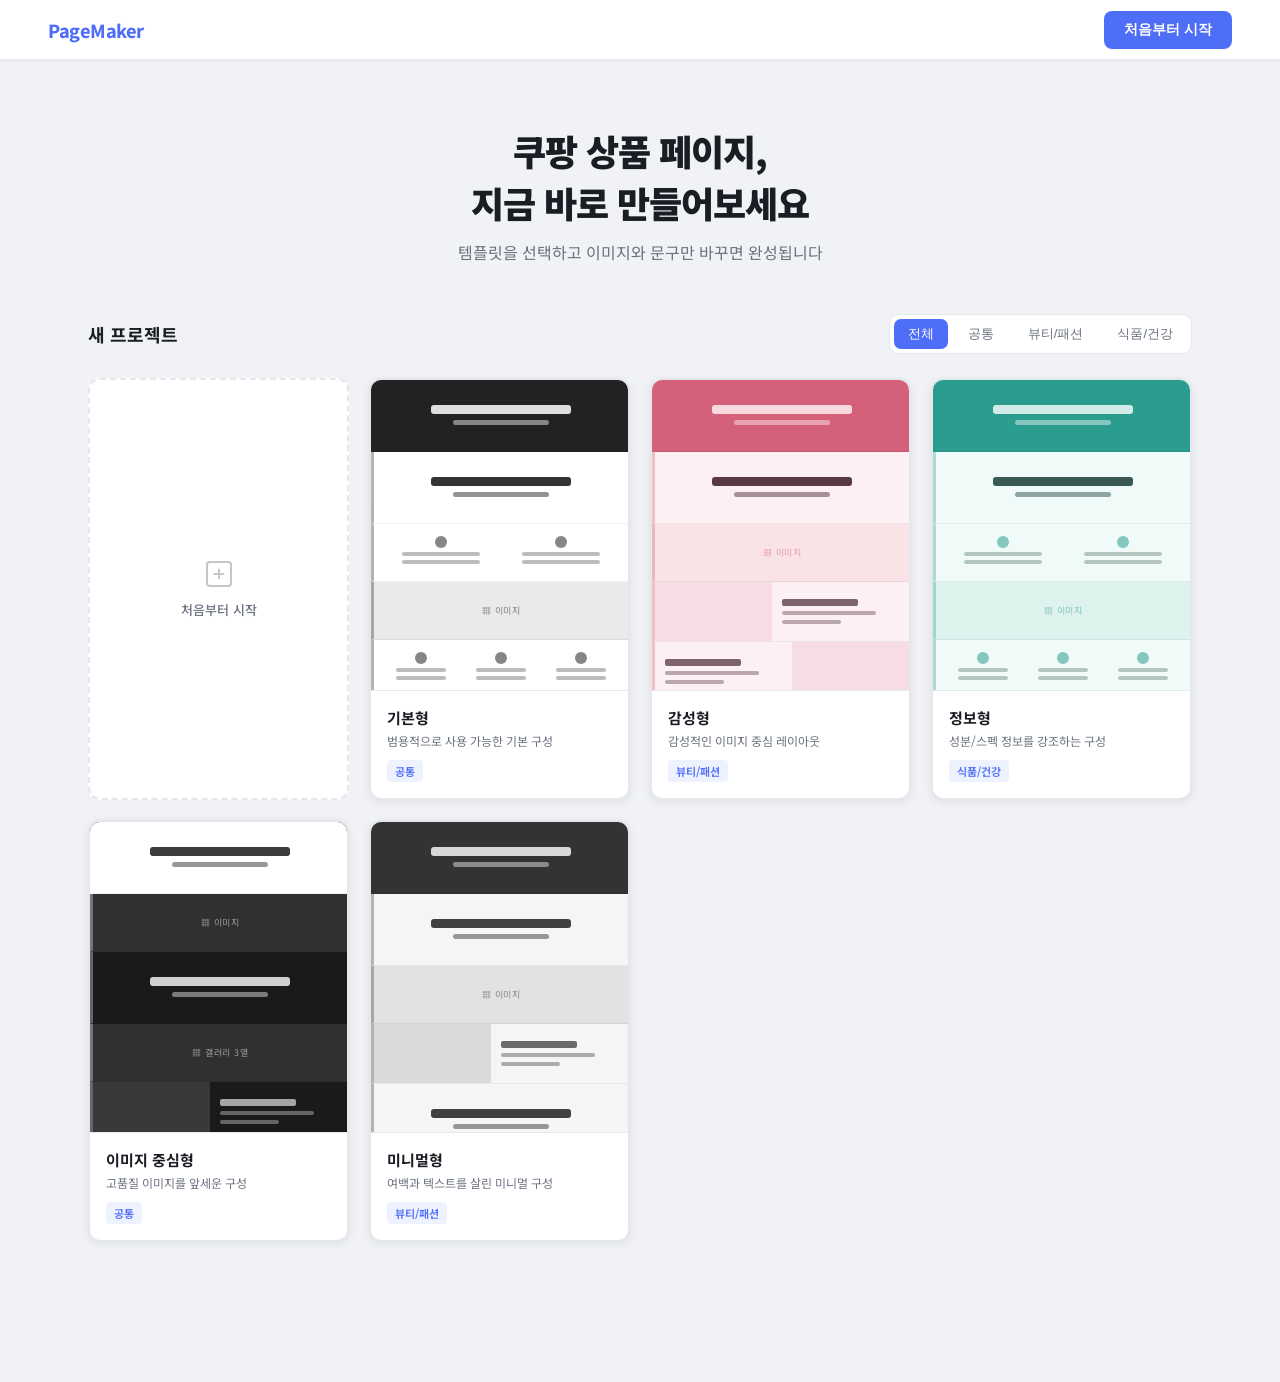
==== index.html @ e3892034 "Initial commit" ====
<!DOCTYPE html>
<html lang="ko">
<head>
  <meta charset="UTF-8" />
  <meta name="viewport" content="width=device-width, initial-scale=1.0" />
  <title>상품 페이지 메이커</title>
  <link rel="preconnect" href="https://fonts.googleapis.com" />
  <link rel="preconnect" href="https://fonts.gstatic.com" crossorigin />
  <link href="https://fonts.googleapis.com/css2?family=Noto+Sans+KR:wght@400;500;700;900&display=swap" rel="stylesheet" />
  <link rel="stylesheet" href="css/gallery.css" />
</head>
<body>

  <!-- 헤더 -->
  <header class="header">
    <div class="logo">PageMaker</div>
    <div class="header-right">
      <button class="btn-primary" onclick="startBlank()">처음부터 시작</button>
    </div>
  </header>

  <!-- 히어로 (프로젝트 없을 때만 표시) -->
  <div class="hero" id="hero-section">
    <h1 class="hero-title">쿠팡 상품 페이지,<br/>지금 바로 만들어보세요</h1>
    <p class="hero-sub">템플릿을 선택하고 이미지와 문구만 바꾸면 완성됩니다</p>
  </div>

  <!-- 내 프로젝트 섹션 (저장된 프로젝트 있을 때만 표시) -->
  <div class="section" id="projects-section" style="display:none">
    <div class="section-header">
      <h2 class="section-title">내 프로젝트</h2>
    </div>
    <div class="project-grid" id="project-grid"></div>
  </div>

  <div class="section">

    <!-- 새 프로젝트 -->
    <div class="section-header">
      <h2 class="section-title">새 프로젝트</h2>
      <div class="filter-tabs" id="filter-tabs">
        <button class="filter-tab active" data-filter="전체">전체</button>
        <button class="filter-tab" data-filter="공통">공통</button>
        <button class="filter-tab" data-filter="뷰티/패션">뷰티/패션</button>
        <button class="filter-tab" data-filter="식품/건강">식품/건강</button>
      </div>
    </div>

    <div class="template-grid" id="template-grid">
      <!-- JS로 렌더링 -->
    </div>

  </div>

  <script src="data/templates.js"></script>
  <script src="js/themes.js"></script>
  <script src="js/project-db.js"></script>
  <script>
    // ===== 템플릿 그리드 렌더링 =====
    function renderTemplates(filter) {
      const grid = document.getElementById('template-grid');
      grid.innerHTML = '';

      // 처음부터 시작 카드
      const blank = document.createElement('div');
      blank.className = 'blank-card';
      blank.innerHTML = `
        <svg width="32" height="32" viewBox="0 0 24 24" fill="none" stroke="currentColor" stroke-width="1.5">
          <rect x="3" y="3" width="18" height="18" rx="2"/>
          <path d="M12 8v8M8 12h8"/>
        </svg>
        <span>처음부터 시작</span>
      `;
      blank.addEventListener('click', startBlank);
      grid.appendChild(blank);

      // 필터링
      const filtered = filter === '전체'
        ? window.Templates
        : window.Templates.filter(t => t.category === filter || t.category.includes(filter.split('/')[0]));

      filtered.forEach(tpl => {
        const card = document.createElement('div');
        card.className = 'template-card';
        card.dataset.id = tpl.id;

        card.innerHTML = `
          <div class="template-preview"></div>
          <div class="template-card-body">
            <div class="template-card-name">${tpl.name}</div>
            <div class="template-card-desc">${tpl.desc}</div>
            <span class="template-card-tag">${tpl.category}</span>
          </div>
        `;

        // 미리보기 렌더링
        renderPreview(card.querySelector('.template-preview'), tpl);

        // 카드 클릭 시 바로 에디터로
        card.addEventListener('click', () => goToEditor(tpl.id));

        grid.appendChild(card);
      });
    }

    // ===== 미리보기 렌더링 =====
    function renderPreview(container, tpl) {
      const theme = window.Themes.find(t => t.id === tpl.defaultTheme) || window.Themes[0];
      const c = theme.colors;
      container.style.background = c.bg;

      // 블록 ID 기반으로 미니 프리뷰 블록 생성
      const previewBlocks = tpl.blocks; // 전체 블록 표시
      previewBlocks.forEach(blockId => {
        container.appendChild(buildMiniBlock(blockId, c));
      });
    }

    function buildMiniBlock(blockId, c) {
      const div = document.createElement('div');
      div.className = 'preview-block';
      div.style.borderLeft = `3px solid ${c.accent}55`;

      if (blockId === 'b01-main-banner' || blockId === 'b12-brand-banner') {
        div.className += ' preview-banner';
        div.style.background = c.accent;
        div.innerHTML = `
          <div class="preview-banner-title" style="background:${c.bg}"></div>
          <div class="preview-banner-sub" style="background:${c.bg}"></div>
        `;
      } else if (blockId === 'b02-img-left') {
        div.className += ' preview-img-text';
        div.innerHTML = `
          <div class="preview-img-box" style="background:${c.accent}22"></div>
          <div class="preview-text-box">
            <div class="preview-line title" style="background:${c.text}"></div>
            <div class="preview-line long" style="background:${c.text}"></div>
            <div class="preview-line short" style="background:${c.text}"></div>
          </div>
        `;
      } else if (blockId === 'b03-img-right') {
        div.className += ' preview-img-text';
        div.innerHTML = `
          <div class="preview-text-box">
            <div class="preview-line title" style="background:${c.text}"></div>
            <div class="preview-line long" style="background:${c.text}"></div>
            <div class="preview-line short" style="background:${c.text}"></div>
          </div>
          <div class="preview-img-box" style="background:${c.accent}22"></div>
        `;
      } else if (blockId === 'b05-feature-3col') {
        div.className += ' preview-cols';
        div.innerHTML = [0,1,2].map(() => `
          <div class="preview-col">
            <div class="preview-dot" style="background:${c.accent}"></div>
            <div class="preview-col-line" style="background:${c.text}"></div>
            <div class="preview-col-line" style="background:${c.text}"></div>
          </div>
        `).join('');
      } else if (blockId === 'b04-feature-2col') {
        div.className += ' preview-cols';
        div.innerHTML = [0,1].map(() => `
          <div class="preview-col">
            <div class="preview-dot" style="background:${c.accent}"></div>
            <div class="preview-col-line" style="background:${c.text}"></div>
            <div class="preview-col-line" style="background:${c.text}"></div>
          </div>
        `).join('');
      } else if (blockId === 'b06-full-image' || blockId === 'b08-gallery-2col' || blockId === 'b09-gallery-3col') {
        div.className += ' preview-full-img';
        div.style.background = c.accent + '18';
        div.style.color = c.accent + '88';
        div.innerHTML = `<span style="font-size:9px;letter-spacing:0.5px">${blockId === 'b08-gallery-2col' ? '▦ 갤러리 2열' : blockId === 'b09-gallery-3col' ? '▦ 갤러리 3열' : '▦ 이미지'}</span>`;
      } else if (blockId === 'b07-spec-table') {
        div.className += ' preview-table';
        div.innerHTML = [0,1,2].map(() => `
          <div class="preview-table-row">
            <div class="preview-table-label" style="background:${c.accent}"></div>
            <div class="preview-table-val" style="background:${c.text}"></div>
          </div>
        `).join('');
      } else if (blockId === 'b10-text-center') {
        div.className += ' preview-banner';
        div.style.background = c.bg;
        div.innerHTML = `
          <div class="preview-banner-title" style="background:${c.text}"></div>
          <div class="preview-banner-sub" style="background:${c.text}"></div>
        `;
      } else if (blockId === 'b11-caution') {
        div.className += ' preview-table';
        div.innerHTML = [0,1].map(() => `
          <div class="preview-table-row">
            <div class="preview-table-label" style="background:#E9A80088;border-radius:2px"></div>
            <div class="preview-table-val" style="background:${c.text}33"></div>
          </div>
        `).join('');
      } else if (blockId === 'b13-how-to-use') {
        div.className += ' preview-cols';
        div.innerHTML = [0,1,2].map(() => `
          <div class="preview-col">
            <div class="preview-dot" style="background:${c.accent};border-radius:50%"></div>
            <div class="preview-col-line" style="background:${c.text}"></div>
            <div class="preview-col-line" style="background:${c.text}"></div>
          </div>
        `).join('');
      } else if (blockId === 'b14-review') {
        div.className += ' preview-cols';
        div.innerHTML = [0,1,2].map(() => `
          <div class="preview-col" style="background:#f8f9fa11;border-radius:3px;padding:2px">
            <div class="preview-col-line" style="background:${c.accent};width:40px"></div>
            <div class="preview-col-line" style="background:${c.text}"></div>
            <div class="preview-col-line short" style="background:${c.text}"></div>
          </div>
        `).join('');
      } else if (blockId === 'b15-cta') {
        div.className += ' preview-banner';
        div.style.background = c.bg;
        div.innerHTML = `
          <div class="preview-banner-title" style="background:${c.accent};width:36px;height:3px;margin-bottom:5px"></div>
          <div class="preview-banner-title" style="background:${c.text}"></div>
          <div class="preview-banner-sub" style="background:${c.text}44"></div>
        `;
      } else {
        div.className += ' preview-banner';
        div.style.background = c.bg;
        div.innerHTML = `<div class="preview-banner-title" style="background:${c.text}22"></div>`;
      }

      return div;
    }

    // ===== 에디터로 이동 =====
    function goToEditor(templateId) {
      const theme = window.Templates.find(t => t.id === templateId)?.defaultTheme || '';
      window.location.href = `editor.html?template=${templateId}&theme=${theme}`;
    }

    function startBlank() {
      window.location.href = 'editor.html?new=1';
    }

    // ===== 필터 탭 =====
    document.getElementById('filter-tabs').addEventListener('click', (e) => {
      const btn = e.target.closest('.filter-tab');
      if (!btn) return;
      document.querySelectorAll('.filter-tab').forEach(b => b.classList.remove('active'));
      btn.classList.add('active');
      renderTemplates(btn.dataset.filter);
    });

    // ===== 프로젝트 섹션 렌더링 =====
    function renderProjects(projects) {
      const section = document.getElementById('projects-section');
      const grid = document.getElementById('project-grid');
      const hero = document.getElementById('hero-section');
      if (!projects.length) {
        section.style.display = 'none';
        hero.style.display = '';
        return;
      }
      section.style.display = '';
      hero.style.display = 'none';
      grid.innerHTML = '';

      projects.forEach(proj => {
        const card = document.createElement('div');
        card.className = 'project-card';

        const savedDate = proj.savedAt
          ? new Date(proj.savedAt).toLocaleDateString('ko-KR', { month: 'short', day: 'numeric', hour: '2-digit', minute: '2-digit' })
          : '';

        card.innerHTML = `
          <div class="project-thumb" id="pthumb-${proj.id}"></div>
          <div class="project-card-body">
            <div class="project-name">${proj.name}</div>
            <div class="project-date">${savedDate}</div>
          </div>
          <button class="project-delete" title="삭제" data-id="${proj.id}">
            <svg width="14" height="14" viewBox="0 0 24 24" fill="none" stroke="currentColor" stroke-width="2"><path d="M18 6L6 18M6 6l12 12"/></svg>
          </button>
        `;

        // 썸네일: 이미지 있으면 표시, 없으면 테마 배경색
        const thumbEl = card.querySelector(`#pthumb-${proj.id}`);
        const theme = window.Themes.find(t => t.id === proj.themeId) || window.Themes[0];
        thumbEl.style.background = theme.colors.bg;
        if (proj.thumbnail) {
          const img = document.createElement('img');
          img.src = proj.thumbnail;
          img.alt = proj.name;
          thumbEl.appendChild(img);
        }

        // 카드 클릭 → 에디터 열기
        card.addEventListener('click', (e) => {
          if (e.target.closest('.project-delete')) return;
          window.location.href = `editor.html?project=${proj.id}`;
        });

        // 삭제 버튼
        card.querySelector('.project-delete').addEventListener('click', (e) => {
          e.stopPropagation();
          if (!confirm(`"${proj.name}" 프로젝트를 삭제할까요?`)) return;
          ProjectDB.delete(proj.id).then(() => loadProjects());
        });

        grid.appendChild(card);
      });
    }

    function loadProjects() {
      ProjectDB.getAll().then(renderProjects).catch(() => {});
    }

    // ===== 초기 렌더링 =====
    renderTemplates('전체');
    loadProjects();
  </script>
</body>
</html>
---- css/gallery.css ----
/* ===== 리셋 & 기본 ===== */
*, *::before, *::after { box-sizing: border-box; margin: 0; padding: 0; }

:root {
  --bg: #f0f2f5;
  --panel-bg: #ffffff;
  --border: #e4e7ec;
  --text: #1a1d23;
  --text-sub: #6b7280;
  --primary: #4f6ef7;
  --primary-hover: #3b5bdb;
  --radius: 12px;
  --shadow: 0 2px 8px rgba(0,0,0,0.08);
  --shadow-hover: 0 8px 24px rgba(0,0,0,0.12);
}

body {
  font-family: 'Noto Sans KR', sans-serif;
  font-size: 14px;
  color: var(--text);
  background: var(--bg);
  min-height: 100vh;
}

/* ===== 헤더 ===== */
.header {
  background: var(--panel-bg);
  border-bottom: 1px solid var(--border);
  padding: 0 48px;
  height: 60px;
  display: flex;
  align-items: center;
  justify-content: space-between;
  position: sticky;
  top: 0;
  z-index: 100;
  box-shadow: 0 1px 3px rgba(0,0,0,0.06);
}

.logo {
  font-size: 18px;
  font-weight: 800;
  color: var(--primary);
  letter-spacing: -0.5px;
}

.header-right {
  display: flex;
  align-items: center;
  gap: 12px;
}

/* ===== 히어로 영역 ===== */
.hero {
  text-align: center;
  padding: 64px 48px 48px;
}

.hero-title {
  font-size: 36px;
  font-weight: 900;
  color: var(--text);
  margin-bottom: 12px;
  letter-spacing: -1px;
}

.hero-sub {
  font-size: 16px;
  color: var(--text-sub);
  line-height: 1.6;
}

/* ===== 필터 & 섹션 ===== */
.section {
  max-width: 1200px;
  margin: 0 auto;
  padding: 0 48px 80px;
}

.section-header {
  display: flex;
  align-items: center;
  justify-content: space-between;
  margin-bottom: 24px;
}

.section-title {
  font-size: 18px;
  font-weight: 700;
}

.filter-tabs {
  display: flex;
  gap: 6px;
  background: var(--panel-bg);
  border: 1px solid var(--border);
  border-radius: 10px;
  padding: 4px;
}

.filter-tab {
  padding: 6px 14px;
  border: none;
  background: none;
  border-radius: 7px;
  font-size: 13px;
  font-weight: 500;
  color: var(--text-sub);
  cursor: pointer;
  transition: all 0.15s;
}

.filter-tab.active {
  background: var(--primary);
  color: #fff;
}

/* ===== 템플릿 그리드 ===== */
.template-grid {
  display: grid;
  grid-template-columns: repeat(auto-fill, minmax(220px, 1fr));
  gap: 20px;
  margin-bottom: 60px;
}

.template-card {
  background: var(--panel-bg);
  border: 2px solid var(--border);
  border-radius: var(--radius);
  overflow: hidden;
  cursor: pointer;
  transition: all 0.2s;
  box-shadow: var(--shadow);
}

.template-card:hover {
  border-color: var(--primary);
  box-shadow: var(--shadow-hover);
  transform: translateY(-3px);
}

.template-preview {
  height: 310px;
  overflow: hidden;
  position: relative;
  background: #f8f9fa;
  display: flex;
  flex-direction: column;
}

/* 템플릿 미니 프리뷰 (CSS로 구성) */
.preview-block {
  width: 100%;
  position: relative;
  flex-shrink: 0;
  border-bottom: 1.5px solid rgba(0,0,0,0.06);
}

/* 블록 구분용 좌측 accent 바는 JS에서 border-left 인라인으로 처리 */

.preview-banner {
  height: 72px;
  display: flex;
  flex-direction: column;
  align-items: center;
  justify-content: center;
  gap: 6px;
}
.preview-banner-title {
  width: 55%;
  height: 9px;
  border-radius: 3px;
  opacity: 0.85;
}
.preview-banner-sub {
  width: 38%;
  height: 5px;
  border-radius: 3px;
  opacity: 0.45;
}

.preview-img-text {
  display: flex;
  height: 60px;
}
.preview-img-box {
  flex: 1;
  background: rgba(0,0,0,0.12);
}
.preview-text-box {
  flex: 1;
  padding: 8px 10px;
  display: flex;
  flex-direction: column;
  gap: 5px;
  justify-content: center;
}
.preview-line {
  height: 4px;
  border-radius: 2px;
  opacity: 0.35;
}
.preview-line.short { width: 50%; }
.preview-line.long { width: 80%; }
.preview-line.title { height: 7px; opacity: 0.65; width: 65%; }

.preview-cols {
  display: flex;
  height: 58px;
  padding: 8px 10px;
  gap: 6px;
}
.preview-col {
  flex: 1;
  display: flex;
  flex-direction: column;
  align-items: center;
  gap: 4px;
  padding-top: 4px;
}
.preview-dot {
  width: 12px;
  height: 12px;
  border-radius: 50%;
  opacity: 0.55;
}
.preview-col-line {
  width: 68%;
  height: 4px;
  border-radius: 2px;
  opacity: 0.28;
}

.preview-full-img {
  height: 58px;
  background: rgba(0,0,0,0.10);
  display: flex;
  align-items: center;
  justify-content: center;
  font-size: 9px;
  letter-spacing: 0.3px;
}

.preview-table {
  padding: 6px 10px;
  height: 52px;
  display: flex;
  flex-direction: column;
  gap: 4px;
  justify-content: center;
}
.preview-table-row {
  display: flex;
  gap: 4px;
  height: 9px;
}
.preview-table-label {
  width: 28%;
  border-radius: 2px;
  opacity: 0.38;
}
.preview-table-val {
  width: 55%;
  border-radius: 2px;
  opacity: 0.18;
}

.template-card-body {
  padding: 16px;
  border-top: 1px solid var(--border);
}

.template-card-name {
  font-size: 15px;
  font-weight: 700;
  margin-bottom: 4px;
}

.template-card-desc {
  font-size: 12px;
  color: var(--text-sub);
  margin-bottom: 10px;
  line-height: 1.5;
}

.template-card-tag {
  display: inline-block;
  padding: 3px 8px;
  background: #eef2ff;
  color: var(--primary);
  border-radius: 4px;
  font-size: 11px;
  font-weight: 600;
}

/* ===== 처음부터 시작 ===== */
.blank-card {
  background: var(--panel-bg);
  border: 2px dashed var(--border);
  border-radius: var(--radius);
  display: flex;
  flex-direction: column;
  align-items: center;
  justify-content: center;
  gap: 10px;
  min-height: 400px;
  padding: 40px 20px;
  cursor: pointer;
  transition: all 0.2s;
  color: var(--text-sub);
  font-size: 13px;
  font-weight: 500;
}
.blank-card:hover {
  border-color: var(--primary);
  color: var(--primary);
  background: #f8f9ff;
}
.blank-card svg { opacity: 0.4; transition: opacity 0.2s; }
.blank-card:hover svg { opacity: 0.8; }

/* ===== 내 프로젝트 ===== */
.project-grid {
  display: grid;
  grid-template-columns: repeat(auto-fill, minmax(200px, 1fr));
  gap: 16px;
}

.project-card {
  background: var(--panel-bg);
  border: 1.5px solid var(--border);
  border-radius: var(--radius);
  overflow: hidden;
  cursor: pointer;
  transition: all 0.2s;
  box-shadow: var(--shadow);
  position: relative;
}

.project-card:hover {
  border-color: var(--primary);
  box-shadow: var(--shadow-hover);
  transform: translateY(-2px);
}

.project-thumb {
  height: 130px;
  overflow: hidden;
  display: flex;
  flex-direction: column;
}

.project-card-body {
  padding: 10px 12px;
}

.project-name {
  font-size: 13px;
  font-weight: 600;
  color: var(--text);
  white-space: nowrap;
  overflow: hidden;
  text-overflow: ellipsis;
}

.project-date {
  font-size: 11px;
  color: var(--text-sub);
  margin-top: 3px;
}

.project-delete {
  position: absolute;
  top: 8px;
  right: 8px;
  width: 26px;
  height: 26px;
  background: rgba(0,0,0,0.45);
  border: none;
  border-radius: 50%;
  cursor: pointer;
  display: flex;
  align-items: center;
  justify-content: center;
  opacity: 0;
  transition: opacity 0.15s;
  color: #fff;
}

.project-card:hover .project-delete { opacity: 1; }
.project-delete:hover { background: rgba(220,38,38,0.85); }

/* ===== 버튼 ===== */
.btn-primary {
  padding: 10px 20px;
  background: var(--primary);
  color: #fff;
  border: none;
  border-radius: 8px;
  font-size: 14px;
  font-weight: 600;
  cursor: pointer;
  transition: background 0.15s;
}
.btn-primary:hover { background: var(--primary-hover); }
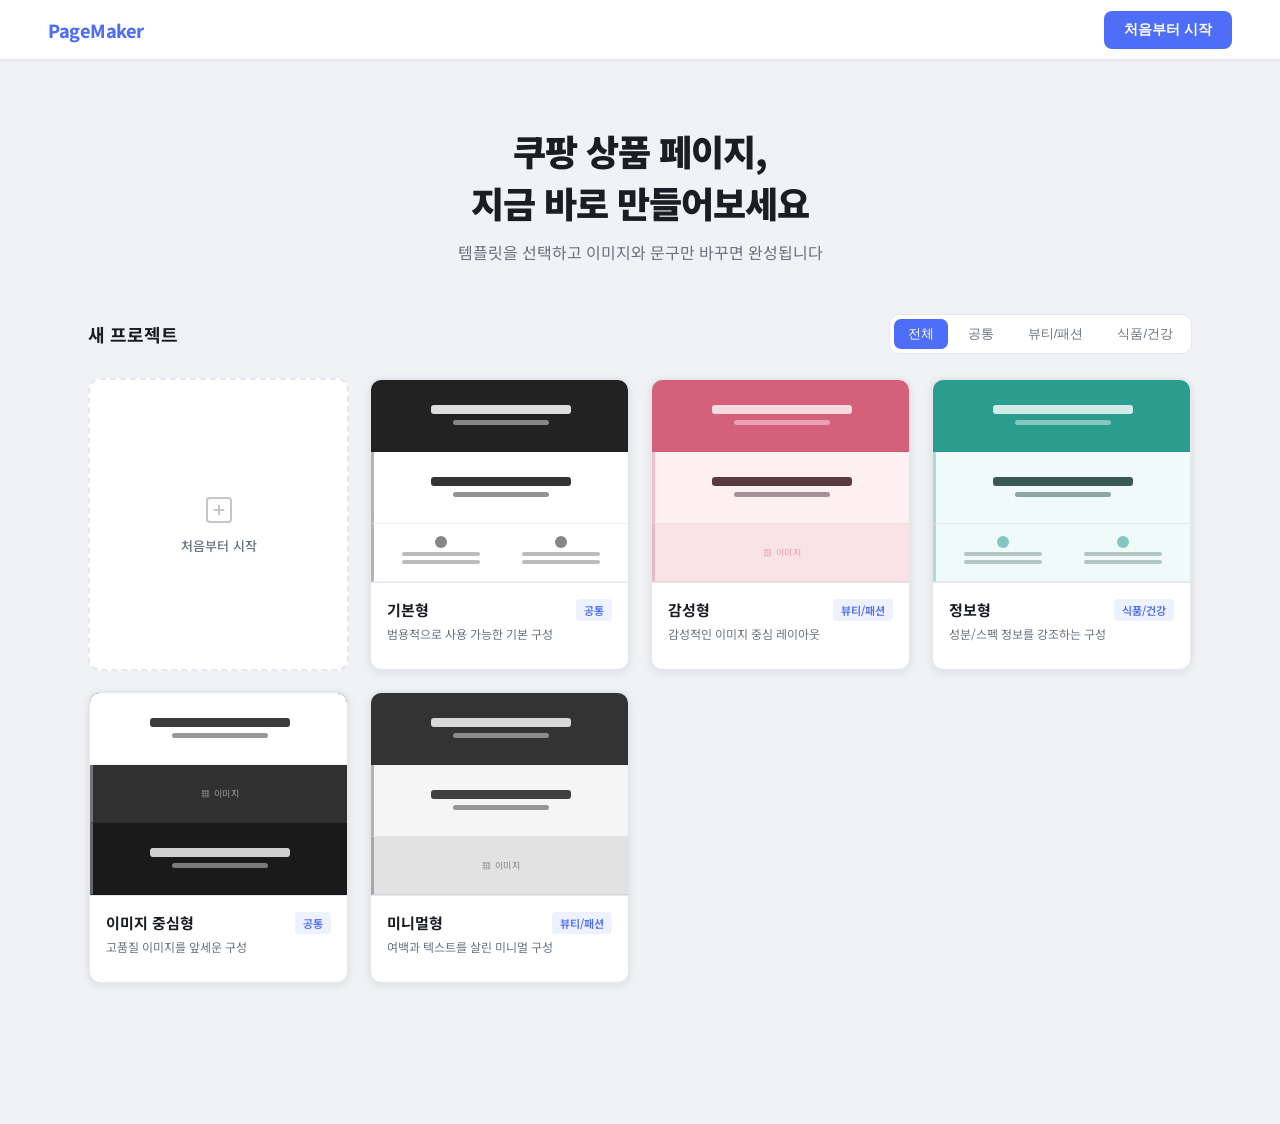
==== commit 38b28066: "에디터 속성 패널 개선 및 신규 블록 추가 - 우측 패널: 이미지/도형/텍스트 속성 패널 분리, 텍스트 줄간격·자간 슬라이더 추가 - 아트보드 정렬 그리드 6방향 + 다중선택 시 " ====
--- a/index.html
+++ b/index.html
@@ -87,9 +87,11 @@
         card.innerHTML = `
           <div class="template-preview"></div>
           <div class="template-card-body">
-            <div class="template-card-name">${tpl.name}</div>
+            <div class="template-card-header">
+              <div class="template-card-name">${tpl.name}</div>
+              <span class="template-card-tag">${tpl.category}</span>
+            </div>
             <div class="template-card-desc">${tpl.desc}</div>
-            <span class="template-card-tag">${tpl.category}</span>
           </div>
         `;
 
@@ -108,11 +110,16 @@
       const theme = window.Themes.find(t => t.id === tpl.defaultTheme) || window.Themes[0];
       const c = theme.colors;
       container.style.background = c.bg;
-
-      // 블록 ID 기반으로 미니 프리뷰 블록 생성
-      const previewBlocks = tpl.blocks; // 전체 블록 표시
-      previewBlocks.forEach(blockId => {
+      container.style.setProperty('--preview-fade', c.bg);
+
+      // 상위 3개 블록만 표시
+      tpl.blocks.slice(0, 3).forEach(blockId => {
         container.appendChild(buildMiniBlock(blockId, c));
+      });
+
+      // 렌더 후 실제 콘텐츠 높이로 컨테이너 높이 맞춤
+      requestAnimationFrame(() => {
+        container.style.height = container.scrollHeight + 'px';
       });
     }
 
@@ -281,15 +288,22 @@
           </button>
         `;
 
-        // 썸네일: 이미지 있으면 표시, 없으면 테마 배경색
+        // 썸네일: 저장된 캡처 있으면 이미지, 없으면 테마 그라데이션
         const thumbEl = card.querySelector(`#pthumb-${proj.id}`);
         const theme = window.Themes.find(t => t.id === proj.themeId) || window.Themes[0];
-        thumbEl.style.background = theme.colors.bg;
+        const c = theme.colors;
         if (proj.thumbnail) {
           const img = document.createElement('img');
           img.src = proj.thumbnail;
           img.alt = proj.name;
           thumbEl.appendChild(img);
+        } else {
+          thumbEl.style.background = `linear-gradient(135deg, ${c.bg} 60%, ${c.accent}30 100%)`;
+          // 악센트 컬러 스트라이프
+          const stripe = document.createElement('div');
+          stripe.style.cssText = `position:absolute;top:0;left:0;width:4px;height:100%;background:${c.accent};border-radius:0`;
+          thumbEl.style.position = 'relative';
+          thumbEl.appendChild(stripe);
         }
 
         // 카드 클릭 → 에디터 열기
--- a/css/gallery.css
+++ b/css/gallery.css
@@ -140,7 +140,6 @@
 }
 
 .template-preview {
-  height: 310px;
   overflow: hidden;
   position: relative;
   background: #f8f9fa;
@@ -270,10 +269,21 @@
   border-top: 1px solid var(--border);
 }
 
+.template-card-header {
+  display: flex;
+  align-items: center;
+  gap: 8px;
+  margin-bottom: 4px;
+}
+
 .template-card-name {
   font-size: 15px;
   font-weight: 700;
-  margin-bottom: 4px;
+  flex: 1;
+  min-width: 0;
+  white-space: nowrap;
+  overflow: hidden;
+  text-overflow: ellipsis;
 }
 
 .template-card-desc {
@@ -303,8 +313,7 @@
   align-items: center;
   justify-content: center;
   gap: 10px;
-  min-height: 400px;
-  padding: 40px 20px;
+  padding: 20px;
   cursor: pointer;
   transition: all 0.2s;
   color: var(--text-sub);
@@ -348,6 +357,15 @@
   overflow: hidden;
   display: flex;
   flex-direction: column;
+  align-items: center;
+  justify-content: center;
+  transition: background 0.2s;
+}
+.project-thumb img {
+  width: 100%;
+  height: 100%;
+  object-fit: cover;
+  display: block;
 }
 
 .project-card-body {
